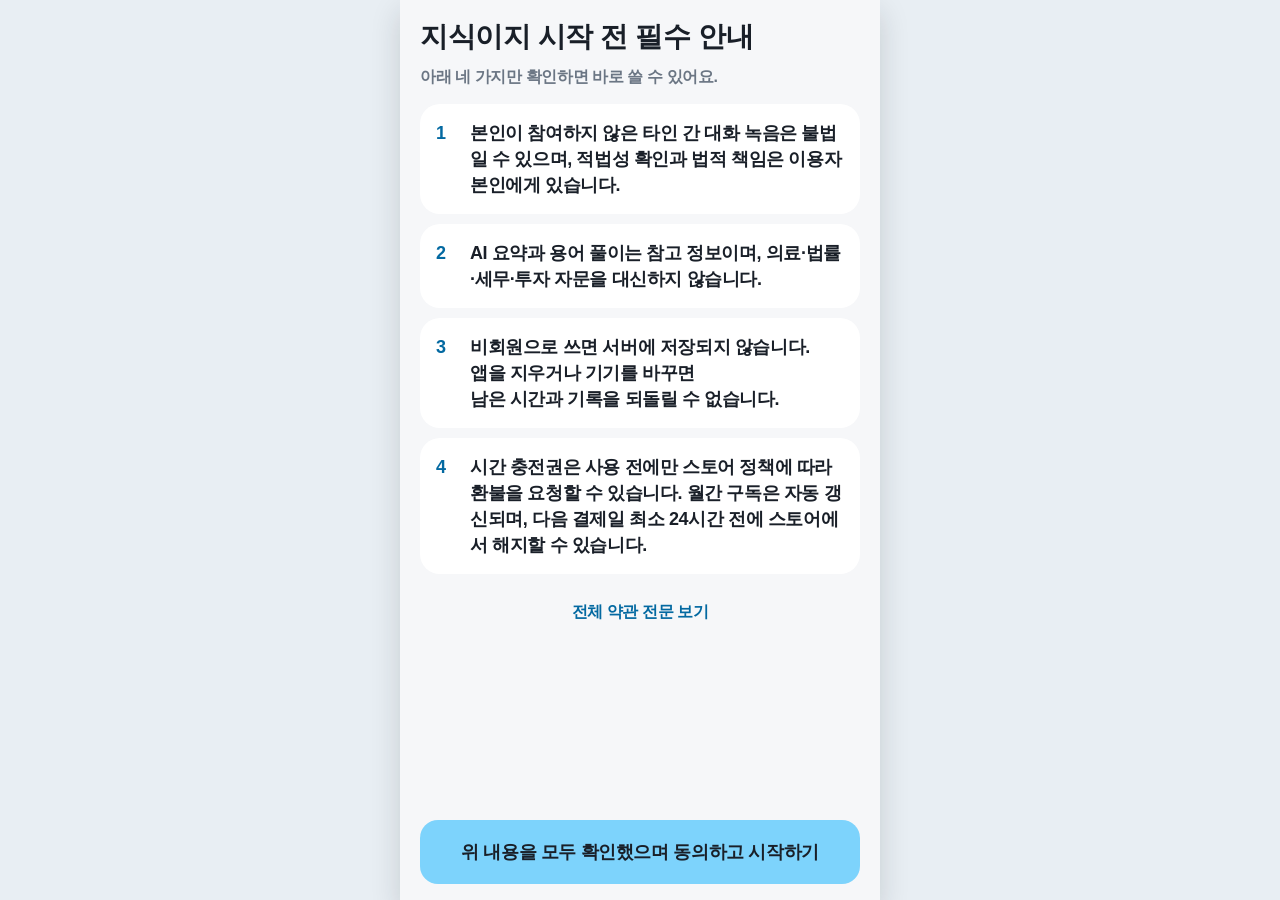
==== app/index.html @ b6eb38a2 "Publish the 지식이지 web app under /app so it can be installed from the browser." ====
<!doctype html>
<html lang="ko">
  <head>
    <meta charset="utf-8" />
    <meta httpEquiv="X-UA-Compatible" content="IE=edge" />
    <meta name="viewport" content="width=device-width, initial-scale=1, shrink-to-fit=no" />
    <meta name="theme-color" content="#FFFFFF" />
    <meta name="mobile-web-app-capable" content="yes" />
    <meta name="apple-mobile-web-app-capable" content="yes" />
    <meta name="apple-mobile-web-app-title" content="지식이지" />
    <meta name="apple-mobile-web-app-status-bar-style" content="default" />
    <title>지식이지</title>
    <link rel="manifest" href="manifest.json" />
    <link rel="icon" href="favicon.ico" />
    <link rel="apple-touch-icon" href="pwa-icon-192.png" />
    <!-- The `react-native-web` recommended style reset: https://necolas.github.io/react-native-web/docs/setup/#root-element -->
    <style id="expo-reset">
      /* These styles make the body full-height */
      html,
      body {
        height: 100%;
      }
      /* These styles disable body scrolling if you are using <ScrollView> */
      body {
        overflow: hidden;
        background: #e8eef3;
      }
      /* These styles make the root element full-height */
      #root {
        display: flex;
        height: 100%;
        flex: 1;
      }
    </style>
  <meta name="theme-color" content="#FFFFFF">
<meta name="description" content="어려운 상담과 서류를 쉬운 말로 풀어 주는 지식이지">
<link rel="icon" href="/app/favicon.ico"/></head>

  <body>
    <!-- Use static rendering with Expo Router to support running without JavaScript. -->
    <noscript> You need to enable JavaScript to run this app. </noscript>
    <!-- The root element for your Expo app. -->
    <div id="root"></div>
  <script src="/app/_expo/static/js/web/index-1ea3e4829f52780429e51e66b2b16599.js" defer></script>
</body>
</html>
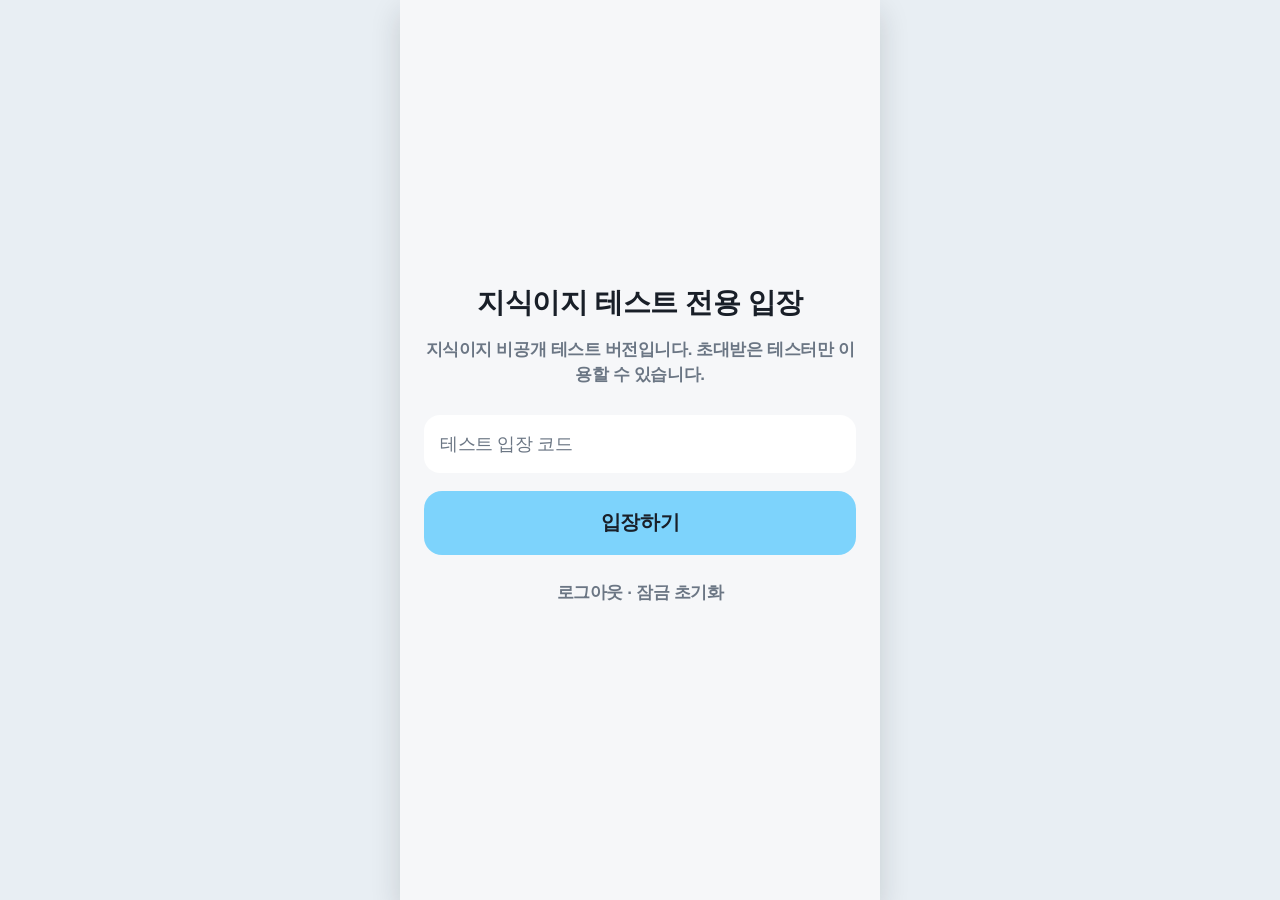
==== commit 622168b4: "Update the web app so invited testers can enter and use it without limits." ====
--- a/app/index.html
+++ b/app/index.html
@@ -41,6 +41,6 @@
     <noscript> You need to enable JavaScript to run this app. </noscript>
     <!-- The root element for your Expo app. -->
     <div id="root"></div>
-  <script src="/app/_expo/static/js/web/index-1ea3e4829f52780429e51e66b2b16599.js" defer></script>
+  <script src="/app/_expo/static/js/web/index-64d1bac243ab0139ca2efaed92d845a6.js" defer></script>
 </body>
 </html>
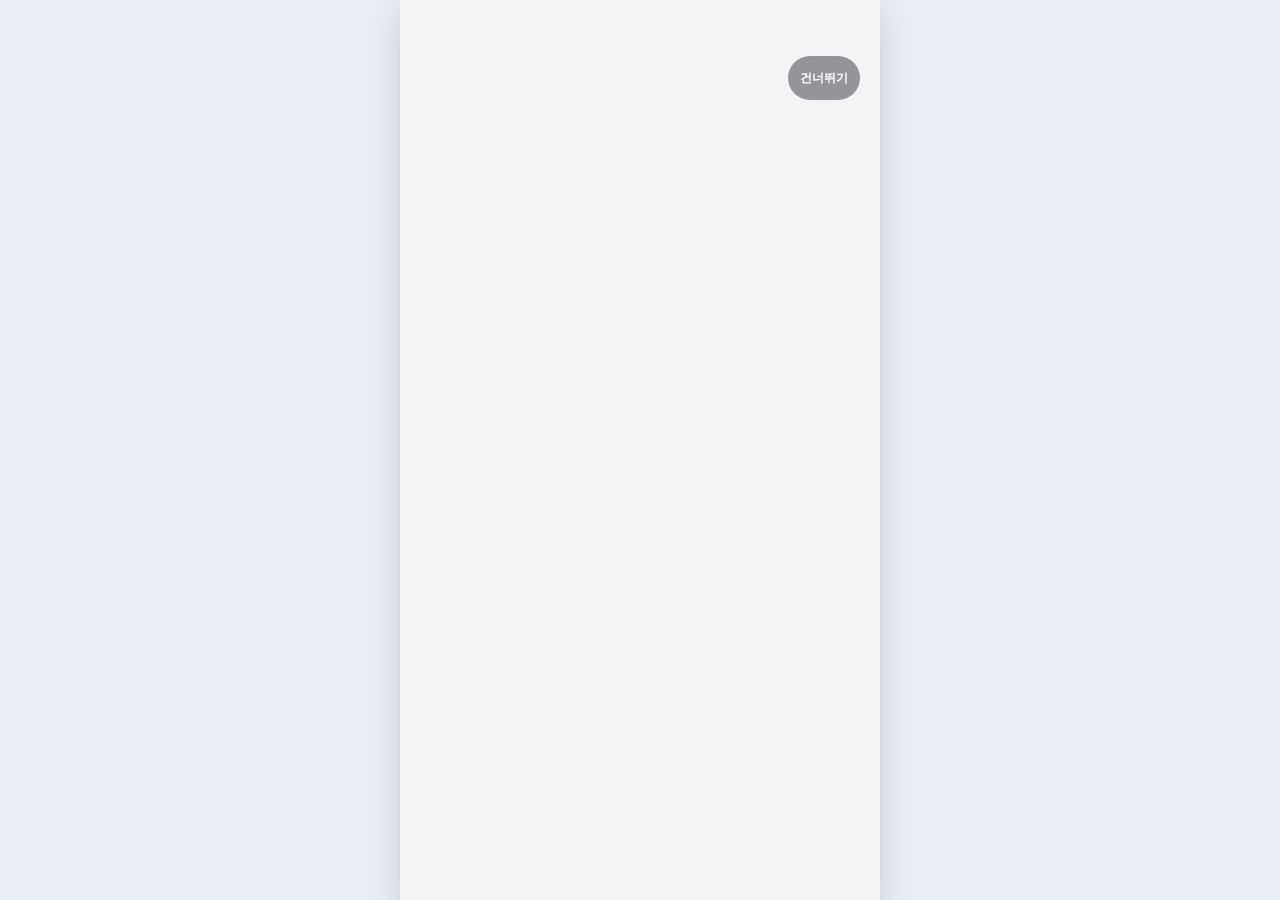
==== commit 9948009d: "Publish the intro video, archive folders, and baby-blue buttons. Co-authored-by: Cursor <cursoragent" ====
--- a/app/index.html
+++ b/app/index.html
@@ -41,6 +41,6 @@
     <noscript> You need to enable JavaScript to run this app. </noscript>
     <!-- The root element for your Expo app. -->
     <div id="root"></div>
-  <script src="/app/_expo/static/js/web/index-64d1bac243ab0139ca2efaed92d845a6.js" defer></script>
+  <script src="/app/_expo/static/js/web/index-3e5ae5b41d8d60c460a95b9b16f4d353.js" defer></script>
 </body>
 </html>
